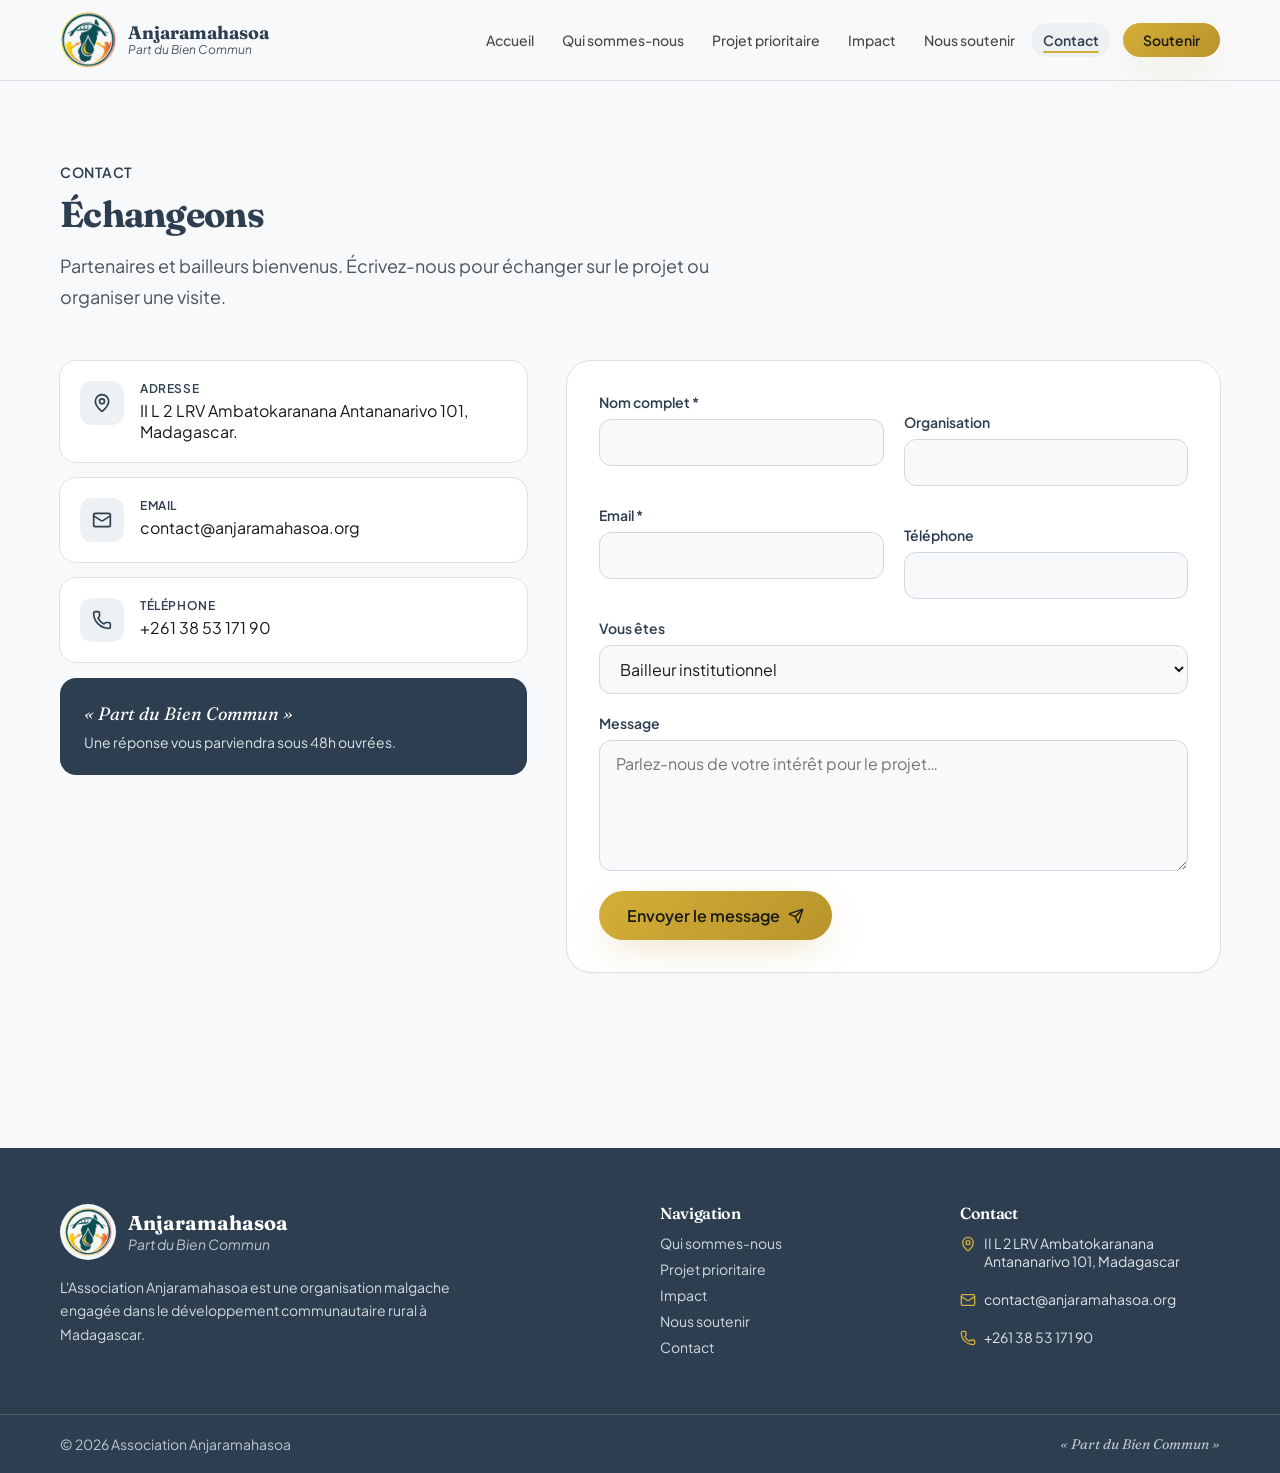
==== contact.html @ a6be29d8 "Premier envoi propre" ====
<!DOCTYPE html>
<html lang="fr">
<head>
  <meta charset="utf-8" />
  <meta name="viewport" content="width=device-width, initial-scale=1" />
  <title>Contact — Association Anjaramahasoa</title>
  <meta name="description" content="Contactez l'Association Anjaramahasoa. Partenaires et bailleurs bienvenus." />
  <meta property="og:title" content="Contact — Anjaramahasoa" />
  <meta property="og:description" content="Échangeons sur le projet EPP Ambohibololona." />
  <link rel="preconnect" href="https://fonts.googleapis.com" />
  <link rel="preconnect" href="https://fonts.gstatic.com" crossorigin />
  <link href="https://fonts.googleapis.com/css2?family=Fraunces:opsz,wght@9..144,500;9..144,600;9..144,700;9..144,800&family=Plus+Jakarta+Sans:wght@400;500;600;700&display=swap" rel="stylesheet" />
  <link rel="stylesheet" href="css/styles.css" />
</head>
<body>
  <div id="header"></div>

  <main>
    <section class="container-page section">
      <span class="eyebrow">Contact</span>
      <h1 class="section-title" style="font-size:2.25rem;">Échangeons</h1>
      <p class="lead" style="margin-top:1rem;max-width:42rem;">
        Partenaires et bailleurs bienvenus. Écrivez-nous pour échanger sur le projet ou organiser une visite.
      </p>

      <div class="grid lg:contact gap-10" style="margin-top:3rem;">
        <!-- INFO -->
        <aside class="contact-info">
          <div class="contact-item">
            <div class="ico"><svg class="icon" xmlns="http://www.w3.org/2000/svg" viewBox="0 0 24 24" fill="none" stroke="currentColor" stroke-width="2" stroke-linecap="round" stroke-linejoin="round"><path d="M20 10c0 4.993-5.539 10.193-7.399 11.799a1 1 0 0 1-1.202 0C9.539 20.193 4 14.993 4 10a8 8 0 0 1 16 0"/><circle cx="12" cy="10" r="3"/></svg></div>
            <div style="min-width:0;"><div class="lbl">Adresse</div><div class="val">II L 2 LRV Ambatokaranana Antananarivo 101, Madagascar.</div></div>
          </div>
          <div class="contact-item">
            <div class="ico"><svg class="icon" xmlns="http://www.w3.org/2000/svg" viewBox="0 0 24 24" fill="none" stroke="currentColor" stroke-width="2" stroke-linecap="round" stroke-linejoin="round"><rect width="20" height="16" x="2" y="4" rx="2"/><path d="m22 7-8.97 5.7a1.94 1.94 0 0 1-2.06 0L2 7"/></svg></div>
            <div style="min-width:0;"><div class="lbl">Email</div><div class="val">contact@anjaramahasoa.org</div></div>
          </div>
          <div class="contact-item">
            <div class="ico"><svg class="icon" xmlns="http://www.w3.org/2000/svg" viewBox="0 0 24 24" fill="none" stroke="currentColor" stroke-width="2" stroke-linecap="round" stroke-linejoin="round"><path d="M13.832 16.568a1 1 0 0 0 1.213-.303l.355-.465A2 2 0 0 1 17 15h3a2 2 0 0 1 2 2v3a2 2 0 0 1-2 2A18 18 0 0 1 2 4a2 2 0 0 1 2-2h3a2 2 0 0 1 2 2v3a2 2 0 0 1-.8 1.6l-.468.351a1 1 0 0 0-.292 1.233 14 14 0 0 0 6.392 6.384"/></svg></div>
            <div style="min-width:0;"><div class="lbl">Téléphone</div><div class="val"> +261 38 53 171 90</div></div>
          </div>
          <div class="contact-note">
            <p>« Part du Bien Commun »</p>
            <p>Une réponse vous parviendra sous 48h ouvrées.</p>
          </div>
        </aside>

        <!-- FORM -->
        <form class="form-card" id="contactForm">
          <div id="formFields">
            <div class="form-row">
              <div class="field"><label for="name">Nom complet<span class="req"> *</span></label><input id="name" name="name" type="text" required maxlength="255" /></div>
              <div class="field"><label for="org">Organisation</label><input id="org" name="org" type="text" maxlength="255" /></div>
            </div>
            <div class="form-row">
              <div class="field"><label for="email">Email<span class="req"> *</span></label><input id="email" name="email" type="email" required maxlength="255" /></div>
              <div class="field"><label for="phone">Téléphone</label><input id="phone" name="phone" type="tel" maxlength="255" /></div>
            </div>
            <div class="field">
              <label for="profile">Vous êtes</label>
              <select id="profile" name="profile">
                <option>Bailleur institutionnel</option>
                <option>Entreprise / mécène</option>
                <option>Particulier / donateur</option>
                <option>Presse / média</option>
                <option>Autre</option>
              </select>
            </div>
            <div class="field">
              <label for="message">Message</label>
              <textarea id="message" name="message" rows="5" required maxlength="1500" placeholder="Parlez-nous de votre intérêt pour le projet…"></textarea>
            </div>
            <button type="submit" class="btn-primary" style="margin-top:1.25rem;">
              Envoyer le message
              <svg class="icon" xmlns="http://www.w3.org/2000/svg" viewBox="0 0 24 24" fill="none" stroke="currentColor" stroke-width="2" stroke-linecap="round" stroke-linejoin="round"><path d="M14.536 21.686a.5.5 0 0 0 .937-.024l6.5-19a.496.496 0 0 0-.635-.635l-19 6.5a.5.5 0 0 0-.024.937l7.93 3.18a2 2 0 0 1 1.112 1.11z"/><path d="m21.854 2.147-10.94 10.939"/></svg>
            </button>
          </div>
        </form>
      </div>
    </section>
  </main>

  <div id="footer"></div>
  <script src="js/main.js"></script>
  <script src="js/animations.js"></script>
  <script>
    document.addEventListener("DOMContentLoaded", () => {
      const form = document.getElementById("contactForm");
      form.addEventListener("submit", (e) => {
        e.preventDefault();
        document.getElementById("formFields").innerHTML = `
          <div class="form-success">
            <div class="ico">
              <svg class="icon" xmlns="http://www.w3.org/2000/svg" viewBox="0 0 24 24" fill="none" stroke="currentColor" stroke-width="2" stroke-linecap="round" stroke-linejoin="round"><path d="M14.536 21.686a.5.5 0 0 0 .937-.024l6.5-19a.496.496 0 0 0-.635-.635l-19 6.5a.5.5 0 0 0-.024.937l7.93 3.18a2 2 0 0 1 1.112 1.11z"/><path d="m21.854 2.147-10.94 10.939"/></svg>
            </div>
            <h2>Merci pour votre message</h2>
            <p>Nous reviendrons vers vous très prochainement.</p>
          </div>`;
      });
    });
  </script>
</body>
</html>
---- css/styles.css ----
/* ============================================================
   Anjaramahasoa — styles (conversion HTML/CSS/JS du design Lovable)
   ============================================================ */

:root {
  --radius: 0.75rem;

  /* ----- Palette institutionnelle -----
     Fond / surfaces : #F8F9FA
     Texte           : #1A1A1A
     Primaire (actions fortes, titres) : #2C3E50  (bleu nuit)
     Secondaire (accents, CTA)         : #D4AF37  (or)            */

  --background: #F8F9FA;          /* fond général */
  --foreground: #1A1A1A;          /* texte principal (contraste ~17:1 sur le fond) */
  --card: #FFFFFF;                /* surfaces / cartes */
  --card-foreground: #1A1A1A;

  --primary: #2C3E50;             /* bleu nuit — boutons forts, titres */
  --primary-foreground: #FFFFFF;  /* texte sur primaire (contraste ~9.7:1) */
  --primary-dark: #233140;        /* variante foncée (hover) */

  --secondary: #EEF1F4;           /* surface secondaire douce (gris bleuté) */
  --secondary-foreground: #2C3E50;

  --muted: #EDEFF2;
  --muted-foreground: #4A5560;    /* texte secondaire (contraste ~7:1 sur le fond) */

  /* Accent OR : utilisé comme SURFACE (badges, boutons CTA, icônes) avec
     texte foncé par-dessus. Jamais comme texte de petite taille sur fond clair. */
  --accent: #D4AF37;              /* or */
  --accent-foreground: #1A1A1A;   /* texte foncé sur l'or (contraste ~9.8:1) */
  --accent-dark: #B8932B;         /* or foncé (hover / dégradé) */

  /* Pour les libellés / "eyebrows" lisibles sur fond clair : bleu nuit,
     pas l'or (l'or n'a pas un contraste suffisant comme texte fin). */
  --accent-orange: #2C3E50;

  --border: #DCE1E7;              /* bordures discrètes */
  --input: #D2D8DF;
  --ring: #2C3E50;
  --beige: #F1F3F5;               /* bandes claires alternées */
  --cream: #FBFCFD;

  /* Dégradé "doré" pour les boutons CTA et surfaces d'accent */
  --gradient-warm: linear-gradient(135deg, #D4AF37 0%, #B8932B 100%);
  /* Dégradé hero : bleu nuit institutionnel */
  --gradient-hero: linear-gradient(135deg, rgba(28,40,54,0.94) 0%, rgba(44,62,80,0.80) 100%);

  --shadow-soft: 0 10px 40px -10px color-mix(in oklab, var(--primary) 25%, transparent);
  --shadow-warm: 0 12px 40px -12px color-mix(in oklab, #B8932B 40%, transparent);

  --font-display: "Fraunces", Georgia, serif;
  --font-sans: "Plus Jakarta Sans", ui-sans-serif, system-ui, sans-serif;
}

* { box-sizing: border-box; margin: 0; padding: 0; border-color: var(--border); }
html { scroll-behavior: smooth; }
body {
  background-color: var(--background);
  color: var(--foreground);
  font-family: var(--font-sans);
  -webkit-font-smoothing: antialiased;
  min-height: 100vh;
  display: flex;
  flex-direction: column;
}
main { flex: 1 1 auto; }
img { display: block; max-width: 100%; }
a { color: inherit; text-decoration: none; }
ul { list-style: none; }

h1, h2, h3, h4 { font-family: var(--font-display); letter-spacing: -0.02em; line-height: 1.15; }

/* ----- utilities ----- */
.container-page {
  width: 100%;
  max-width: 1200px;
  margin-inline: auto;
  padding-inline: 1.25rem;
}

.btn-primary {
  display: inline-flex; align-items: center; justify-content: center; gap: 0.5rem;
  background: var(--gradient-warm); color: var(--accent-foreground); font-weight: 600;
  padding: 0.875rem 1.75rem; border-radius: 9999px; border: 0; cursor: pointer;
  box-shadow: var(--shadow-warm);
  transition: transform .2s ease, box-shadow .2s ease;
  font-family: var(--font-sans); font-size: 1rem;
}
.btn-primary:hover { transform: translateY(-2px); }

.btn-outline {
  display: inline-flex; align-items: center; justify-content: center; gap: 0.5rem;
  border: 2px solid var(--primary); color: var(--primary); font-weight: 600;
  padding: 0.75rem 1.75rem; border-radius: 9999px; background: transparent; cursor: pointer;
  transition: all .2s ease; font-family: var(--font-sans); font-size: 1rem;
}
.btn-outline:hover { background: var(--primary); color: var(--primary-foreground); }

.btn-white {
  display: inline-flex; align-items: center; gap: .5rem;
  background: #fff; color: var(--primary); padding: .75rem 1.75rem;
  border-radius: 9999px; font-weight: 600; box-shadow: 0 4px 6px -1px rgba(0,0,0,.1);
  transition: box-shadow .2s ease;
}
.btn-white:hover { box-shadow: 0 10px 15px -3px rgba(0,0,0,.1); }

.btn-ghost-white {
  display: inline-flex; align-items: center; justify-content: center; gap: .5rem;
  border: 2px solid rgba(255,255,255,.7); color: #fff; padding: .75rem 1.75rem;
  border-radius: 9999px; font-weight: 600; transition: background .2s ease;
}
.btn-ghost-white:hover { background: rgba(255,255,255,.1); }

.icon { width: 1rem; height: 1rem; stroke-width: 2; }

/* eyebrow / labels */
.eyebrow { font-size: .875rem; font-weight: 600; text-transform: uppercase; letter-spacing: .05em; color: var(--accent-orange); }
.eyebrow-accent { color: var(--accent); }

.lead { font-size: 1.125rem; color: var(--muted-foreground); line-height: 1.7; }
.muted { color: var(--muted-foreground); }
.text-primary { color: var(--primary); }

/* ============================================================
   HEADER
   ============================================================ */
.site-header {
  position: sticky; top: 0; z-index: 50;
  border-bottom: 1px solid var(--border);
  background: color-mix(in oklab, var(--background) 85%, transparent);
  backdrop-filter: blur(12px);
}
.header-inner { display: flex; height: 5rem; align-items: center; justify-content: space-between; gap: 1rem; }
.brand { display: flex; align-items: center; gap: .75rem; min-width: 0; }
.brand img { height: 3.5rem; width: 3.5rem; flex-shrink: 0; }
.brand-name { font-family: var(--font-display); font-size: 1.125rem; font-weight: 700; color: var(--primary); line-height: 1.1; }
.brand-tag { font-size: .75rem; color: var(--muted-foreground); font-style: italic; }

.nav-desktop { display: none; align-items: center; gap: .25rem; }
.nav-desktop a.nav-link {
  border-radius: 9999px; padding: .5rem .75rem; font-size: .875rem; font-weight: 500;
  color: color-mix(in oklab, var(--foreground) 80%, transparent);
  transition: background .2s, color .2s;
}
.nav-desktop a.nav-link:hover { background: var(--secondary); color: var(--primary); }
.nav-desktop a.nav-link.active { font-weight: 600; background: var(--secondary); color: var(--primary); }
.nav-cta { margin-left: .5rem; padding: .5rem 1.25rem !important; font-size: .875rem; }

.menu-toggle { display: inline-flex; padding: .5rem; color: var(--primary); background: none; border: 0; cursor: pointer; }
.menu-toggle .icon { width: 1.5rem; height: 1.5rem; }

.nav-mobile { display: none; border-top: 1px solid var(--border); background: var(--background); }
.nav-mobile.open { display: block; }
.nav-mobile nav { display: flex; flex-direction: column; padding-block: 1rem; }
.nav-mobile a {
  padding: .75rem .5rem; font-size: 1rem; font-weight: 500;
  color: color-mix(in oklab, var(--foreground) 90%, transparent);
  border-bottom: 1px solid color-mix(in oklab, var(--border) 60%, transparent);
}
.nav-mobile a:last-child { border-bottom: 0; }
.nav-mobile a.active { font-weight: 600; color: var(--primary); }

@media (min-width: 1024px) {
  .nav-desktop { display: flex; }
  .menu-toggle { display: none; }
  .nav-mobile { display: none !important; }
}

/* ============================================================
   HERO / SECTIONS
   ============================================================ */
.hero { position: relative; overflow: hidden; }
.hero > img { position: absolute; inset: 0; height: 100%; width: 100%; object-fit: cover; }
.hero-overlay { position: absolute; inset: 0; background: var(--gradient-hero); }
.hero-content { position: relative; padding-block: 6rem; color: var(--primary-foreground); }

.pill {
  display: inline-flex; align-items: center; gap: .5rem;
  border-radius: 9999px; background: rgba(255,255,255,.1); backdrop-filter: blur(4px);
  padding: .375rem 1rem; font-size: .75rem; font-weight: 600;
  text-transform: uppercase; letter-spacing: .05em; color: var(--accent);
  box-shadow: inset 0 0 0 1px rgba(255,255,255,.2);
}

.hero-title { margin-top: 1.5rem; max-width: 56rem; font-size: 2.25rem; font-weight: 700; }
.hero-title .accent { color: var(--accent); }
.hero-lead { margin-top: 1.5rem; max-width: 42rem; font-size: 1.125rem; color: rgba(255,255,255,.9); line-height: 1.7; }
.hero-actions { margin-top: 2.5rem; display: flex; flex-wrap: wrap; gap: 1rem; }

/* page hero with image band */
.hero-band { position: relative; }
.hero-band > img { width: 100%; object-fit: cover; }
.hero-band .band-content {
  position: absolute; inset: 0; display: flex; align-items: flex-end;
}
.hero-band .band-inner { padding-bottom: 2.5rem; color: var(--primary-foreground); }
.hero-band h1 { margin-top: .5rem; font-size: 2.25rem; font-weight: 700; }

.section { padding-block: 5rem; }
.section-tight { padding-block: 4rem; }
.section-title { margin-top: .75rem; font-size: 1.875rem; font-weight: 700; color: var(--primary); }
.section-lead { margin-top: 1.25rem; max-width: 42rem; }

.bg-secondary-soft { background: color-mix(in oklab, var(--secondary) 60%, transparent); }
.bg-secondary-50 { background: color-mix(in oklab, var(--secondary) 50%, transparent); }
.bg-cream-beige { background: linear-gradient(to bottom, var(--cream), var(--beige)); }

/* ============================================================
   GRID HELPERS
   ============================================================ */
.grid { display: grid; gap: 1.5rem; }
.gap-6 { gap: 1.5rem; }
.gap-4 { gap: 1rem; }
.gap-8 { gap: 2rem; }
.gap-10 { gap: 2.5rem; }
.gap-12 { gap: 3rem; }

/* ----- stats ----- */
.stat-card { border-radius: 1rem; background: var(--card); padding: 1.5rem; text-align: center; box-shadow: 0 1px 2px rgba(0,0,0,.05); }
.stat-value { font-family: var(--font-display); font-size: 2.25rem; font-weight: 700; color: var(--primary); }
.stat-label { margin-top: .25rem; font-size: .875rem; color: var(--muted-foreground); }

/* ----- mission feature pills ----- */
.feature {
  display: flex; align-items: center; gap: .75rem;
  border-radius: .75rem; border: 1px solid var(--border); background: var(--card); padding: 1rem;
}
.feature .ico {
  display: grid; place-items: center; height: 2.5rem; width: 2.5rem; flex-shrink: 0;
  border-radius: .5rem; background: var(--secondary); color: var(--primary);
}
.feature span { font-weight: 500; color: var(--foreground); }
.feature .icon { width: 1.25rem; height: 1.25rem; }

.rounded-img-lg { border-radius: 1.5rem; box-shadow: 0 10px 15px -3px rgba(0,0,0,.1); }
.rounded-img-xl { border-radius: 1.5rem; }

.quote-float {
  position: absolute; bottom: -1.5rem; left: -1.5rem; max-width: 18rem;
  border-radius: 1rem; background: var(--card); padding: 1.25rem;
  box-shadow: 0 20px 25px -5px rgba(0,0,0,.1); box-shadow: 0 0 0 1px var(--border), 0 20px 25px -5px rgba(0,0,0,.1);
}
.quote-float p { font-size: .875rem; font-style: italic; color: var(--muted-foreground); }

/* ----- project highlight cards ----- */
.card-img {
  overflow: hidden; border-radius: 1rem; background: var(--card);
  box-shadow: 0 1px 2px rgba(0,0,0,.05); outline: 1px solid var(--border);
}
.card-img > img { height: 13rem; width: 100%; object-fit: cover; }
.card-img .body { padding: 1.5rem; }
.card-img h3 { font-family: var(--font-display); font-size: 1.25rem; font-weight: 700; color: var(--primary); }
.card-img p { margin-top: .5rem; font-size: .875rem; color: var(--muted-foreground); line-height: 1.6; }

/* ----- CTA block ----- */
.cta-block {
  overflow: hidden; border-radius: 1.5rem; background: var(--primary);
  padding: 2.5rem; color: var(--primary-foreground); position: relative;
}
.cta-glow { position: absolute; right: -5rem; top: -5rem; height: 18rem; width: 18rem; border-radius: 9999px; background: var(--accent); opacity: .18; }
.cta-block .inner { position: relative; max-width: 42rem; }
.cta-block h2 { font-size: 1.875rem; font-weight: 700; }
.cta-block h2 .accent { color: var(--accent); }
.cta-list { margin-top: 1.5rem; display: flex; flex-direction: column; gap: .5rem; color: rgba(255,255,255,.9); }
.cta-list li { display: flex; align-items: flex-start; gap: .5rem; }
.cta-list .icon { color: var(--accent); margin-top: .125rem; flex-shrink: 0; width: 1.25rem; height: 1.25rem; }

/* ----- value cards (about) ----- */
.value-card { border-radius: 1rem; background: var(--card); padding: 1.5rem; box-shadow: 0 1px 2px rgba(0,0,0,.05); }
.value-card .ico { display: grid; place-items: center; height: 3rem; width: 3rem; border-radius: .75rem; color: var(--accent-foreground); background: var(--gradient-warm); }
.value-card h3 { margin-top: 1rem; font-family: var(--font-display); font-size: 1.25rem; font-weight: 700; color: var(--primary); }
.value-card p { margin-top: .5rem; font-size: .875rem; color: var(--muted-foreground); line-height: 1.6; }
.value-card .icon { width: 1.5rem; height: 1.5rem; }

/* ----- project info cards ----- */
.info-card { border-radius: 1rem; border: 1px solid var(--border); background: var(--card); padding: 1.5rem; }
.info-card .ico { display: grid; place-items: center; height: 2.75rem; width: 2.75rem; border-radius: .5rem; background: var(--secondary); color: var(--primary); }
.info-card .icon { width: 1.25rem; height: 1.25rem; }
.info-card .lbl { margin-top: 1rem; font-size: .75rem; font-weight: 600; text-transform: uppercase; letter-spacing: .05em; color: var(--accent-orange); }
.info-card p { margin-top: .25rem; color: var(--foreground); line-height: 1.6; }

/* ----- component cards (project) ----- */
.comp-card {
  display: grid; grid-template-columns: minmax(0,1fr); gap: 1.25rem;
  border-radius: 1.5rem; background: var(--card); padding: 1.25rem; outline: 1px solid var(--border);
}
.comp-card > img { height: 11rem; width: 100%; object-fit: cover; border-radius: 1rem; }
.comp-card .meta { display: flex; align-items: center; gap: .5rem; color: var(--accent-orange); }
.comp-card .meta .icon { width: 1.25rem; height: 1.25rem; }
.comp-card .meta span { font-size: .75rem; font-weight: 600; text-transform: uppercase; letter-spacing: .05em; }
.comp-card h3 { margin-top: .25rem; font-family: var(--font-display); font-size: 1.25rem; font-weight: 700; color: var(--primary); }
.comp-card p { margin-top: .5rem; color: var(--muted-foreground); line-height: 1.6; }

/* ----- accomplished tiles ----- */
.tile { border-radius: 1rem; background: var(--card); padding: 1.25rem; outline: 1px solid var(--border); }
.tile .check { font-size: 1.5rem; }
.tile p { margin-top: .5rem; font-weight: 500; color: var(--foreground); }

/* ----- before/after ----- */
figure img { border-radius: 1rem; box-shadow: 0 4px 6px -1px rgba(0,0,0,.1); }
figure figcaption { margin-top: .75rem; font-size: .875rem; color: var(--muted-foreground); }
figure figcaption strong { color: var(--primary); }

/* ----- warm panel (surface OR : texte foncé pour le contraste) ----- */
.warm-panel { border-radius: 1.5rem; padding: 2.5rem; color: var(--accent-foreground); background: var(--gradient-warm); }
.warm-panel h2, .warm-panel h3 { font-weight: 700; color: var(--accent-foreground); }
.warm-panel p { margin-top: .75rem; color: color-mix(in oklab, var(--accent-foreground) 80%, transparent); }

/* ----- impact cards ----- */
.impact-warm { border-radius: 1.5rem; padding: 2rem; color: var(--accent-foreground); background: var(--gradient-warm); }
.impact-warm .icon { width: 2rem; height: 2rem; }
.impact-warm .big { margin-top: 1rem; font-family: var(--font-display); font-size: 3rem; font-weight: 700; }
.impact-warm p { margin-top: .5rem; font-weight: 500; }

.impact-primary { border-radius: 1.5rem; background: var(--primary); padding: 2rem; color: var(--primary-foreground); }
.impact-primary .icon { width: 2rem; height: 2rem; color: var(--accent); }
.impact-primary h3 { margin-top: 1rem; font-family: var(--font-display); font-size: 1.25rem; font-weight: 700; }
.impact-primary ul { margin-top: .75rem; display: flex; flex-direction: column; gap: .5rem; font-size: .875rem; color: rgba(255,255,255,.9); }

.impact-card { border-radius: 1.5rem; background: var(--card); padding: 2rem; outline: 1px solid var(--border); }
.impact-card .icon { width: 2rem; height: 2rem; color: var(--primary); }
.impact-card h3 { margin-top: 1rem; font-family: var(--font-display); font-size: 1.25rem; font-weight: 700; color: var(--primary); }
.impact-card p { margin-top: .75rem; color: var(--muted-foreground); line-height: 1.6; }

/* ----- gallery ----- */
.gallery { margin-top: 2rem; display: grid; grid-template-columns: repeat(2, 1fr); gap: 1rem; }
.gallery img { aspect-ratio: 4/3; width: 100%; border-radius: 1rem; object-fit: cover; box-shadow: 0 1px 2px rgba(0,0,0,.05); transition: transform .2s, box-shadow .2s; }
.gallery img:hover { transform: translateY(-.25rem); box-shadow: 0 10px 15px -3px rgba(0,0,0,.1); }

/* ----- blockquote ----- */
.bq { margin-inline: auto; max-width: 48rem; border-radius: 1.5rem; background: var(--card); padding: 2.5rem; text-align: center; outline: 1px solid var(--border); }
.bq p { font-family: var(--font-display); font-size: 1.5rem; font-style: italic; color: var(--primary); line-height: 1.3; }
.bq footer { margin-top: 1rem; font-size: .875rem; color: var(--muted-foreground); }

/* ----- support cards ----- */
.support-card { border-radius: 1.5rem; background: var(--card); padding: 2rem; outline: 1px solid var(--border); box-shadow: 0 1px 2px rgba(0,0,0,.05); }
.support-card .ico { display: grid; place-items: center; height: 3rem; width: 3rem; border-radius: .75rem; color: var(--accent-foreground); background: var(--gradient-warm); }
.support-card .icon { width: 1.5rem; height: 1.5rem; }
.support-card h2 { margin-top: 1.25rem; font-family: var(--font-display); font-size: 1.25rem; font-weight: 700; color: var(--primary); }
.support-card p { margin-top: .5rem; color: var(--muted-foreground); line-height: 1.6; }

.check-list { margin-top: 1.5rem; display: flex; flex-direction: column; gap: .75rem; }
.check-list li { display: flex; align-items: flex-start; gap: .75rem; }
.check-list .icon { color: var(--accent-orange); margin-top: .125rem; flex-shrink: 0; width: 1.25rem; height: 1.25rem; }
.check-list span { color: var(--foreground); }

/* ============================================================
   CONTACT
   ============================================================ */
.contact-info { display: flex; flex-direction: column; gap: 1rem; }
.contact-item { display: flex; align-items: flex-start; gap: 1rem; border-radius: 1rem; background: var(--card); padding: 1.25rem; outline: 1px solid var(--border); }
.contact-item .ico { display: grid; place-items: center; height: 2.75rem; width: 2.75rem; flex-shrink: 0; border-radius: .75rem; background: var(--secondary); color: var(--primary); }
.contact-item .icon { width: 1.25rem; height: 1.25rem; }
.contact-item .lbl { font-size: .75rem; font-weight: 600; text-transform: uppercase; letter-spacing: .05em; color: var(--accent-orange); }
.contact-item .val { margin-top: .25rem; color: var(--foreground); word-break: break-word; }
.contact-note { border-radius: 1rem; background: var(--primary); padding: 1.5rem; color: var(--primary-foreground); }
.contact-note p:first-child { font-family: var(--font-display); font-size: 1.125rem; font-style: italic; }
.contact-note p:last-child { margin-top: .5rem; font-size: .875rem; color: rgba(255,255,255,.85); }

.form-card { border-radius: 1.5rem; background: var(--card); padding: 2rem; outline: 1px solid var(--border); box-shadow: 0 1px 2px rgba(0,0,0,.05); }
.form-row { display: grid; gap: 1.25rem; align-items: start; }
.field { display: flex; flex-direction: column; }
.field label { display: block; font-size: .875rem; font-weight: 600; color: var(--primary); line-height: 1.4; min-height: 1.25rem; }
.field label .req { color: var(--accent-orange); }
.field input, .field select, .field textarea {
  margin-top: .375rem; width: 100%; border-radius: .75rem; border: 1px solid var(--input);
  background: var(--background); padding: .75rem 1rem; color: var(--foreground);
  outline: none; font-family: var(--font-sans); font-size: 1rem;
  box-sizing: border-box;
}
.field input:focus, .field select:focus, .field textarea:focus { box-shadow: 0 0 0 2px var(--primary); }
.form-card .field + .field, .form-card .form-row + .field, .form-card .form-row + .form-row, .form-card .field + .form-row { margin-top: 1.25rem; }
.form-success { text-align: center; padding-block: 2rem; }
.form-success .ico { margin-inline: auto; display: grid; height: 3.5rem; width: 3.5rem; place-items: center; border-radius: 9999px; color: var(--accent-foreground); background: var(--gradient-warm); }
.form-success h2 { margin-top: 1rem; font-family: var(--font-display); font-size: 1.5rem; font-weight: 700; color: var(--primary); }
.form-success p { margin-top: .5rem; color: var(--muted-foreground); }

/* ============================================================
   FOOTER
   ============================================================ */
.site-footer { margin-top: 6rem; background: var(--primary); color: var(--primary-foreground); }
.footer-grid { display: grid; gap: 2.5rem; padding-block: 3.5rem; }
.footer-brand .row { display: flex; align-items: center; gap: .75rem; }
.footer-brand img { height: 3.5rem; width: 3.5rem; background: rgba(255,255,255,.95); border-radius: 9999px; padding: .25rem; }
.footer-brand .name { font-family: var(--font-display); font-size: 1.25rem; font-weight: 700; }
.footer-brand .tag { font-size: .875rem; color: rgba(255,255,255,.7); font-style: italic; }
.footer-brand p.desc { margin-top: 1rem; max-width: 28rem; font-size: .875rem; color: rgba(255,255,255,.8); line-height: 1.7; }
.footer-col h4 { font-family: var(--font-display); font-size: 1rem; font-weight: 600; margin-bottom: .75rem; }
.footer-col ul { display: flex; flex-direction: column; gap: .5rem; font-size: .875rem; color: rgba(255,255,255,.8); }
.footer-col a:hover { color: var(--accent); }
.footer-contact li { display: flex; align-items: flex-start; gap: .5rem; font-size: .875rem; color: rgba(255,255,255,.85); margin-bottom: .75rem; }
.footer-contact .icon { width: 1rem; height: 1rem; margin-top: .125rem; flex-shrink: 0; color: var(--accent); }
.footer-bottom { border-top: 1px solid rgba(255,255,255,.15); }
.footer-bottom .row { display: flex; flex-direction: column; gap: .5rem; padding-block: 1.25rem; font-size: .875rem; color: rgba(255,255,255,.7); }
.footer-bottom .row .ital { font-style: italic; font-family: var(--font-display); }

/* 404 / error */
.center-screen { display: flex; min-height: 60vh; align-items: center; justify-content: center; padding-inline: 1rem; }
.center-screen .box { max-width: 28rem; text-align: center; }
.center-screen h1 { font-size: 4.5rem; font-weight: 700; color: var(--primary); }

/* ============================================================
   RESPONSIVE
   ============================================================ */
@media (min-width: 640px) {
  .hero-title { font-size: 3rem; }
  .sm\:grid-2 { grid-template-columns: repeat(2, minmax(0,1fr)); }
  .gallery { grid-template-columns: repeat(3, 1fr); }
  .comp-card { grid-template-columns: 180px minmax(0,1fr); }
  .comp-card > img { height: 100%; }
  .form-row { grid-template-columns: repeat(2, minmax(0,1fr)); }
}

@media (min-width: 768px) {
  .hero-content { padding-block: 9rem; }
  .hero-title { font-size: 3.75rem; }
  .section-title { font-size: 2.25rem; }
  .md\:grid-2 { grid-template-columns: repeat(2, minmax(0,1fr)); }
  .md\:grid-3 { grid-template-columns: repeat(3, minmax(0,1fr)); }
  .md\:grid-4 { grid-template-columns: repeat(4, minmax(0,1fr)); }
  .md\:items-center { align-items: center; }
  .quote-float { display: block; }
  .cta-block { padding: 4rem; }
  .footer-grid { grid-template-columns: repeat(4, minmax(0,1fr)); }
  .footer-brand { grid-column: span 2; }
  .footer-bottom .row { flex-direction: row; align-items: center; justify-content: space-between; }
  .hero-band h1 { font-size: 3rem; }
  .impact-big-title { font-size: 3rem; }
}

@media (min-width: 1024px) {
  .lg\:grid-4 { grid-template-columns: repeat(4, minmax(0,1fr)); }
  .lg\:contact { grid-template-columns: 1fr 1.4fr; }
}

@media (max-width: 767px) {
  .quote-float { display: none; }
}

/* ============================================================
   ANIMATIONS (pro, sobres) — activées via js/animations.js
   ============================================================ */

/* État initial des éléments à révéler au scroll */
.reveal {
  opacity: 0;
  transform: translateY(28px);
  transition:
    opacity .7s cubic-bezier(.22,.61,.36,1),
    transform .7s cubic-bezier(.22,.61,.36,1);
  will-change: opacity, transform;
}
.reveal.is-visible { opacity: 1; transform: none; }

/* Variantes directionnelles */
.reveal.from-left  { transform: translateX(-32px); }
.reveal.from-right { transform: translateX(32px); }
.reveal.zoom-in    { transform: scale(.96); }
.reveal.from-left.is-visible,
.reveal.from-right.is-visible,
.reveal.zoom-in.is-visible { transform: none; }

/* Délais d'apparition échelonnés (stagger) pour les grilles */
.reveal.d1 { transition-delay: .08s; }
.reveal.d2 { transition-delay: .16s; }
.reveal.d3 { transition-delay: .24s; }
.reveal.d4 { transition-delay: .32s; }
.reveal.d5 { transition-delay: .40s; }

/* Header : ombre + opacité accrue une fois scrollé */
.site-header { transition: background .3s ease, box-shadow .3s ease; }
.site-header.scrolled {
  background: color-mix(in oklab, var(--background) 96%, transparent);
  box-shadow: 0 4px 24px -12px rgba(0,0,0,.25);
}

/* Parallax hero : zoom/translation pilotés en JS via --py */
.hero > img { will-change: transform; transform: translateY(var(--py, 0px)) scale(1.06); }

/* Micro-interaction : élévation douce au survol des cartes */
.card-img, .value-card, .support-card, .stat-card,
.comp-card, .info-card, .impact-card, .tile {
  transition: transform .3s cubic-bezier(.22,.61,.36,1),
              box-shadow .3s cubic-bezier(.22,.61,.36,1);
}
.card-img:hover, .value-card:hover, .support-card:hover,
.comp-card:hover, .info-card:hover, .impact-card:hover, .tile:hover {
  transform: translateY(-6px);
  box-shadow: 0 22px 40px -22px rgba(28,40,54,.45);
}
.stat-card:hover { transform: translateY(-4px); box-shadow: 0 18px 34px -20px rgba(28,40,54,.4); }

/* Boutons : ressort léger + ombre à l'appui */
.btn-primary, .btn-white, .btn-outline, .btn-ghost-white {
  transition: transform .2s cubic-bezier(.22,.61,.36,1), box-shadow .2s ease, background .2s ease, color .2s ease;
}
.btn-primary:active, .btn-white:active, .btn-outline:active, .btn-ghost-white:active { transform: translateY(1px) scale(.985); }

/* Zoom doux des images dans les cartes au survol */
.card-img > img, .comp-card > img { transition: transform .5s cubic-bezier(.22,.61,.36,1); }
.card-img:hover > img, .comp-card:hover > img { transform: scale(1.05); }

/* Liens de navigation : soulignement animé */
.nav-desktop a.nav-link { position: relative; }
.nav-desktop a.nav-link::after {
  content: ""; position: absolute; left: .75rem; right: .75rem; bottom: .25rem;
  height: 2px; background: var(--accent); border-radius: 2px;
  transform: scaleX(0); transform-origin: left; transition: transform .3s cubic-bezier(.22,.61,.36,1);
}
.nav-desktop a.nav-link:hover::after,
.nav-desktop a.nav-link.active::after { transform: scaleX(1); }

/* Pastille / badge hero : légère pulsation d'entrée */
@keyframes pop-in { 0% { opacity:0; transform: translateY(10px) scale(.96);} 100% { opacity:1; transform:none; } }
.hero-content .pill { animation: pop-in .6s cubic-bezier(.22,.61,.36,1) both; }
.hero-content .hero-title { animation: pop-in .7s .1s cubic-bezier(.22,.61,.36,1) both; }
.hero-content .hero-lead  { animation: pop-in .7s .2s cubic-bezier(.22,.61,.36,1) both; }
.hero-content .hero-actions { animation: pop-in .7s .3s cubic-bezier(.22,.61,.36,1) both; }

/* Galerie impact : zoom doux au survol (déjà présent, on renforce la transition) */
.gallery img { transition: transform .45s cubic-bezier(.22,.61,.36,1), box-shadow .3s ease; }

/* Accessibilité : on désactive tout si l'utilisateur préfère moins d'animations */
@media (prefers-reduced-motion: reduce) {
  .reveal { opacity: 1 !important; transform: none !important; transition: none !important; }
  .hero > img { transform: scale(1.04) !important; }
  *, *::before, *::after { animation-duration: .001ms !important; transition-duration: .001ms !important; }
}
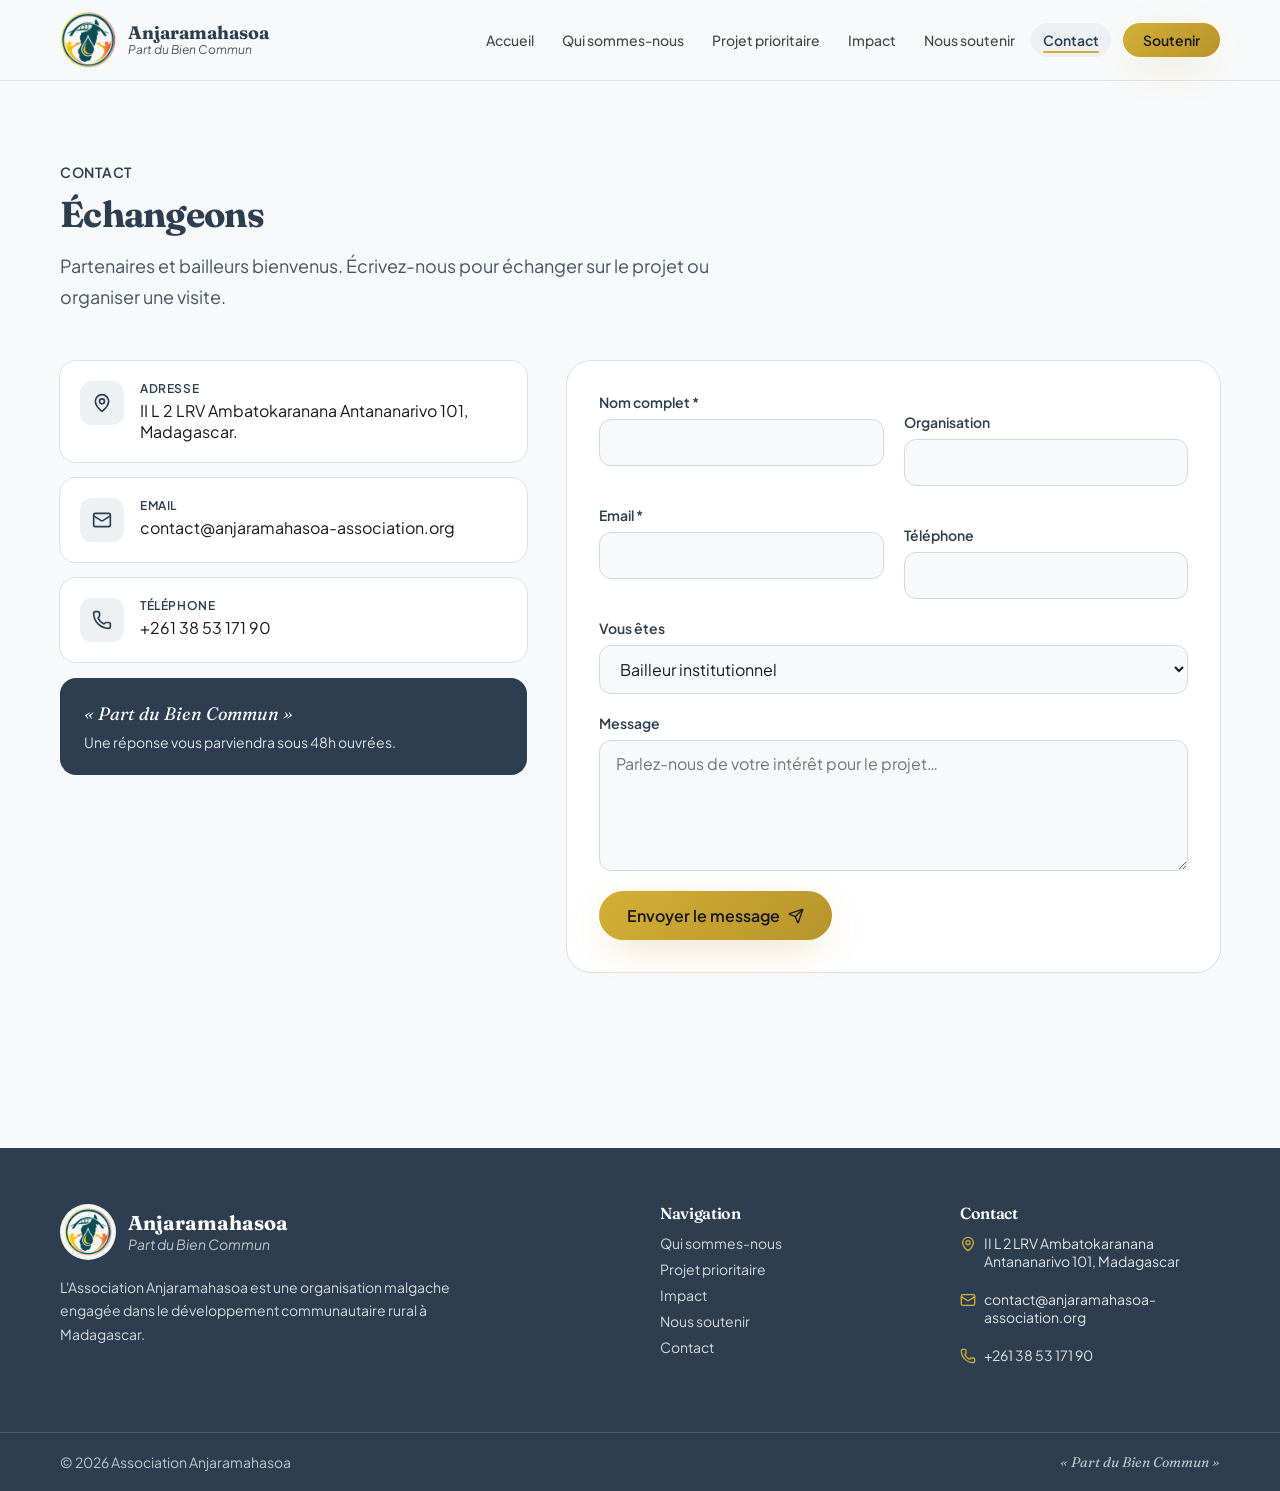
==== commit 46b0620a: "Update email address in contact.html" ====
--- a/contact.html
+++ b/contact.html
@@ -32,7 +32,7 @@
           </div>
           <div class="contact-item">
             <div class="ico"><svg class="icon" xmlns="http://www.w3.org/2000/svg" viewBox="0 0 24 24" fill="none" stroke="currentColor" stroke-width="2" stroke-linecap="round" stroke-linejoin="round"><rect width="20" height="16" x="2" y="4" rx="2"/><path d="m22 7-8.97 5.7a1.94 1.94 0 0 1-2.06 0L2 7"/></svg></div>
-            <div style="min-width:0;"><div class="lbl">Email</div><div class="val">contact@anjaramahasoa.org</div></div>
+            <div style="min-width:0;"><div class="lbl">Email</div><div class="val">contact@anjaramahasoa-association.org</div></div>
           </div>
           <div class="contact-item">
             <div class="ico"><svg class="icon" xmlns="http://www.w3.org/2000/svg" viewBox="0 0 24 24" fill="none" stroke="currentColor" stroke-width="2" stroke-linecap="round" stroke-linejoin="round"><path d="M13.832 16.568a1 1 0 0 0 1.213-.303l.355-.465A2 2 0 0 1 17 15h3a2 2 0 0 1 2 2v3a2 2 0 0 1-2 2A18 18 0 0 1 2 4a2 2 0 0 1 2-2h3a2 2 0 0 1 2 2v3a2 2 0 0 1-.8 1.6l-.468.351a1 1 0 0 0-.292 1.233 14 14 0 0 0 6.392 6.384"/></svg></div>
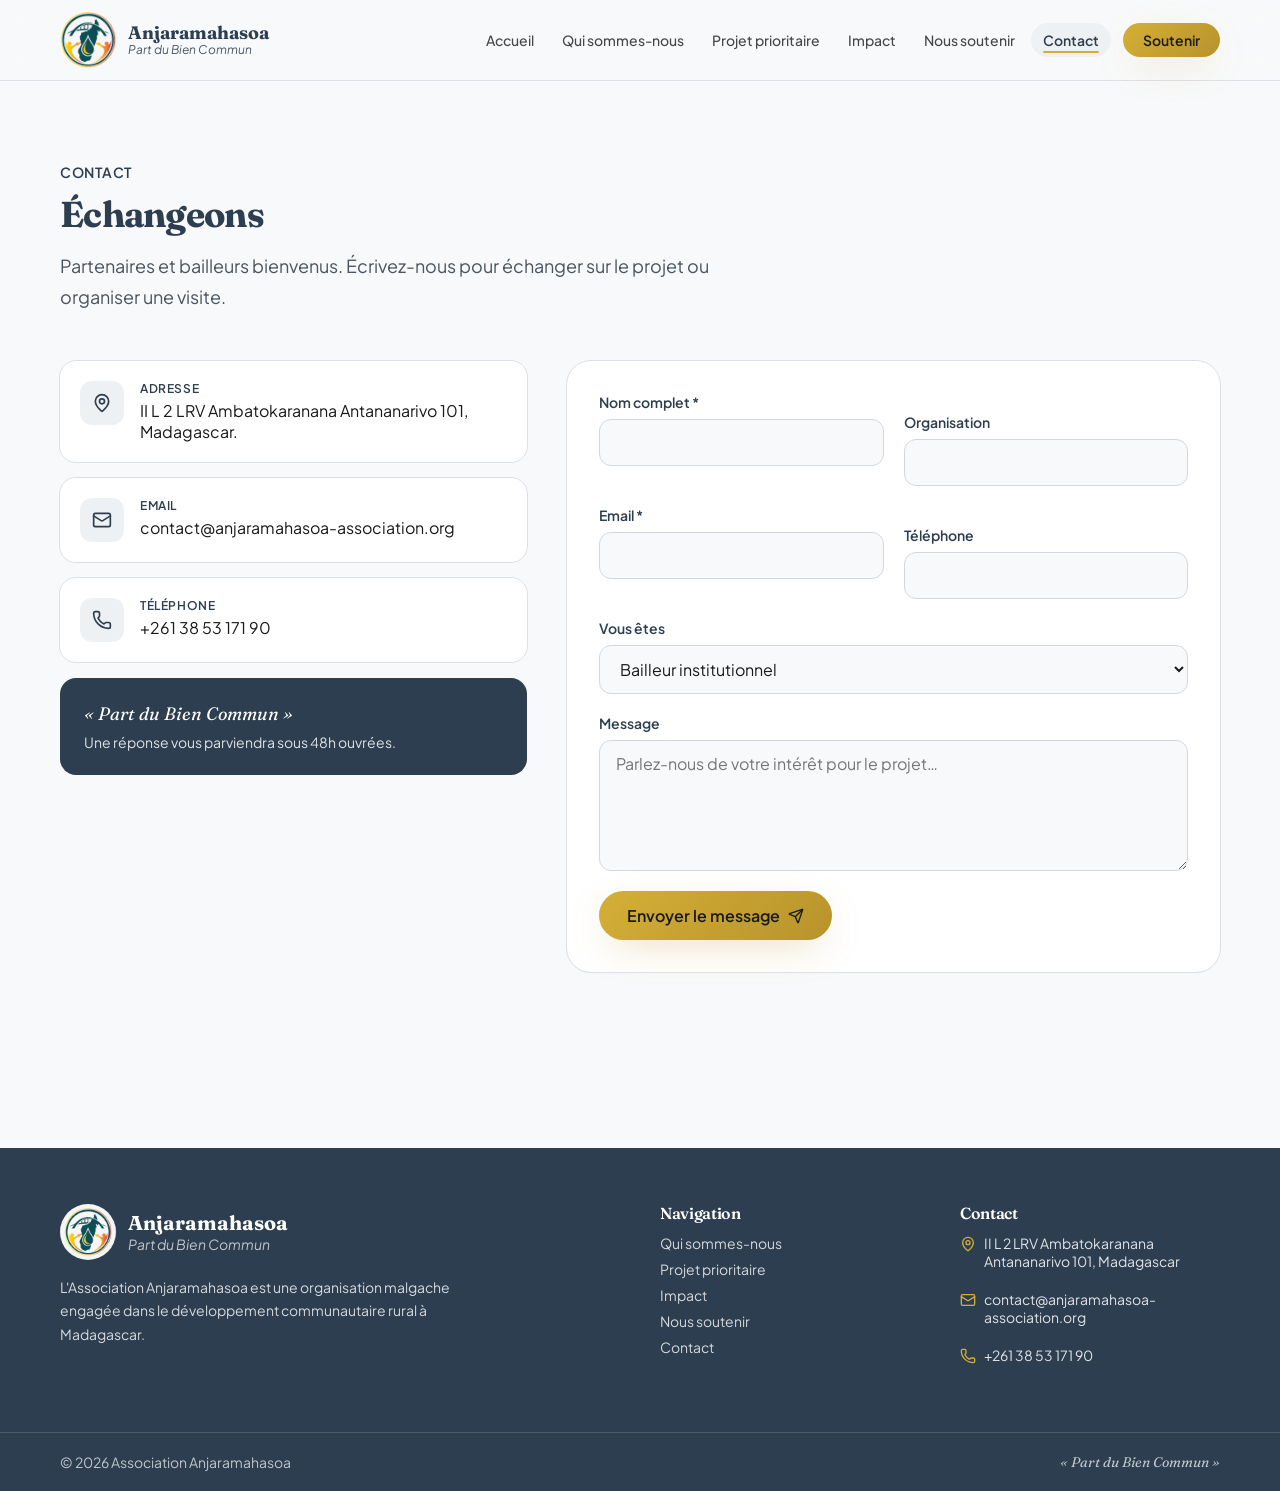
==== commit d25af7af: "Update contact.html" ====
--- a/contact.html
+++ b/contact.html
@@ -45,7 +45,7 @@
         </aside>
 
         <!-- FORM -->
-        <form class="form-card" id="contactForm">
+        <form class="form-card" id="contactForm" action="https://formspree.io/f/xgobnapy">
           <div id="formFields">
             <div class="form-row">
               <div class="field"><label for="name">Nom complet<span class="req"> *</span></label><input id="name" name="name" type="text" required maxlength="255" /></div>
